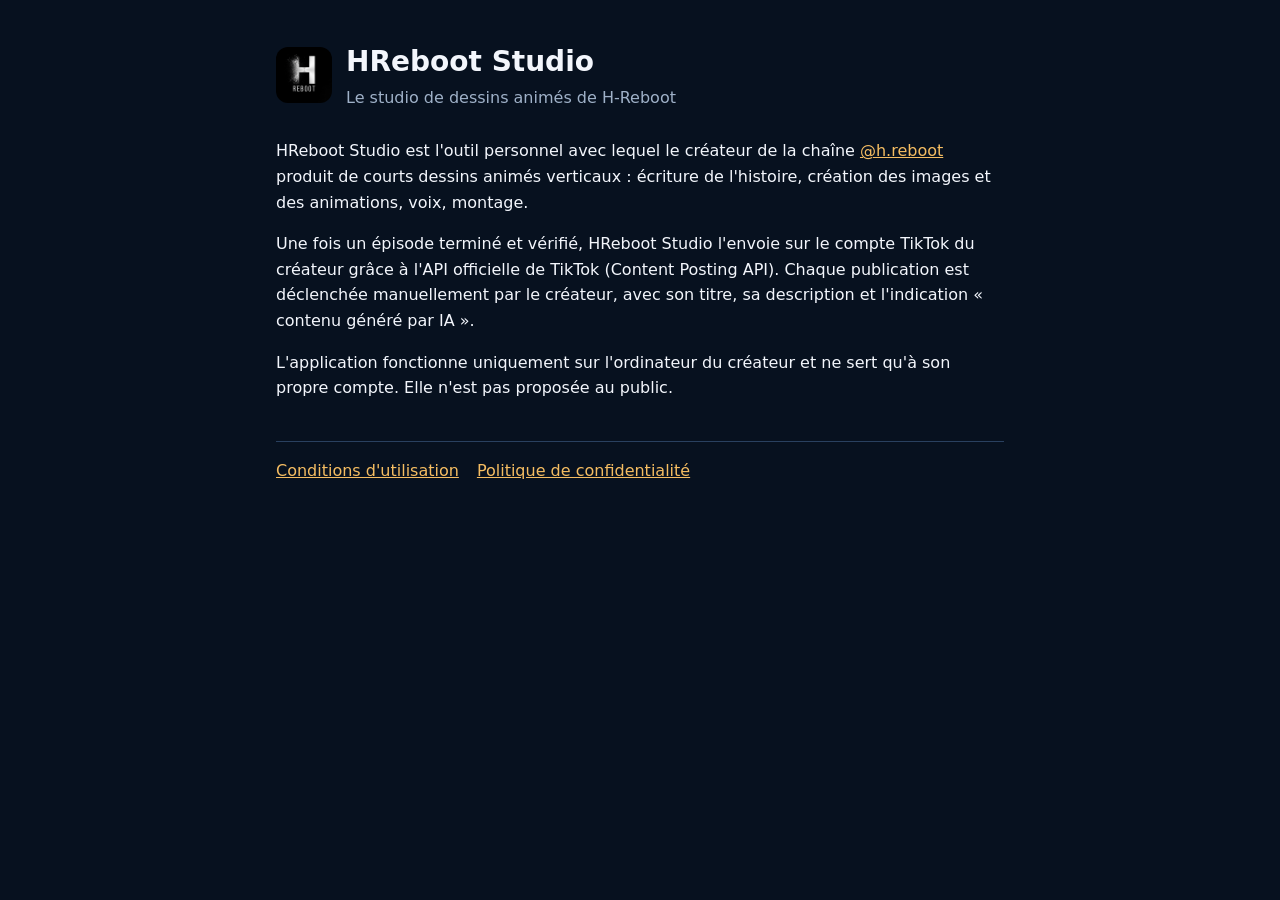
==== index.html @ 6d93dbf4 "Site HReboot Studio : accueil, conditions, confidentialité Co-Authored-By: Claude Opus 5.5 <noreply@" ====
<!doctype html><html lang="fr"><head><meta charset="utf-8"><meta name="viewport" content="width=device-width,initial-scale=1">
<title>HReboot Studio</title><link rel="stylesheet" href="style.css"></head><body><main>
<header><img src="logo.png" alt="Logo H-Reboot"><div><h1>HReboot Studio</h1><div class="muted">Le studio de dessins animés de H-Reboot</div></div></header>
<p>HReboot Studio est l'outil personnel avec lequel le créateur de la chaîne <a href="https://www.tiktok.com/@h.reboot">@h.reboot</a> produit de courts dessins animés verticaux : écriture de l'histoire, création des images et des animations, voix, montage.</p>
<p>Une fois un épisode terminé et vérifié, HReboot Studio l'envoie sur le compte TikTok du créateur grâce à l'API officielle de TikTok (Content Posting API). Chaque publication est déclenchée manuellement par le créateur, avec son titre, sa description et l'indication « contenu généré par IA ».</p>
<p>L'application fonctionne uniquement sur l'ordinateur du créateur et ne sert qu'à son propre compte. Elle n'est pas proposée au public.</p>
<nav><a href="terms.html">Conditions d'utilisation</a><a href="privacy.html">Politique de confidentialité</a></nav>
</main></body></html>
---- style.css ----
:root{--bg:#07111f;--text:#f3f6fc;--muted:#9fb1c8;--gold:#f5bd62;--line:#29405f}
*{box-sizing:border-box}body{margin:0;background:var(--bg);color:var(--text);font:16px/1.6 system-ui,-apple-system,sans-serif}
main{max-width:760px;margin:0 auto;padding:40px 16px 80px}a{color:var(--gold)}
header{display:flex;align-items:center;gap:14px;margin-bottom:28px}header img{width:56px;height:56px;border-radius:12px}
h1{font-size:28px;margin:0}h2{font-size:19px;margin-top:30px}.muted{color:var(--muted)}
nav{margin-top:40px;padding-top:16px;border-top:1px solid var(--line);display:flex;gap:18px;flex-wrap:wrap}
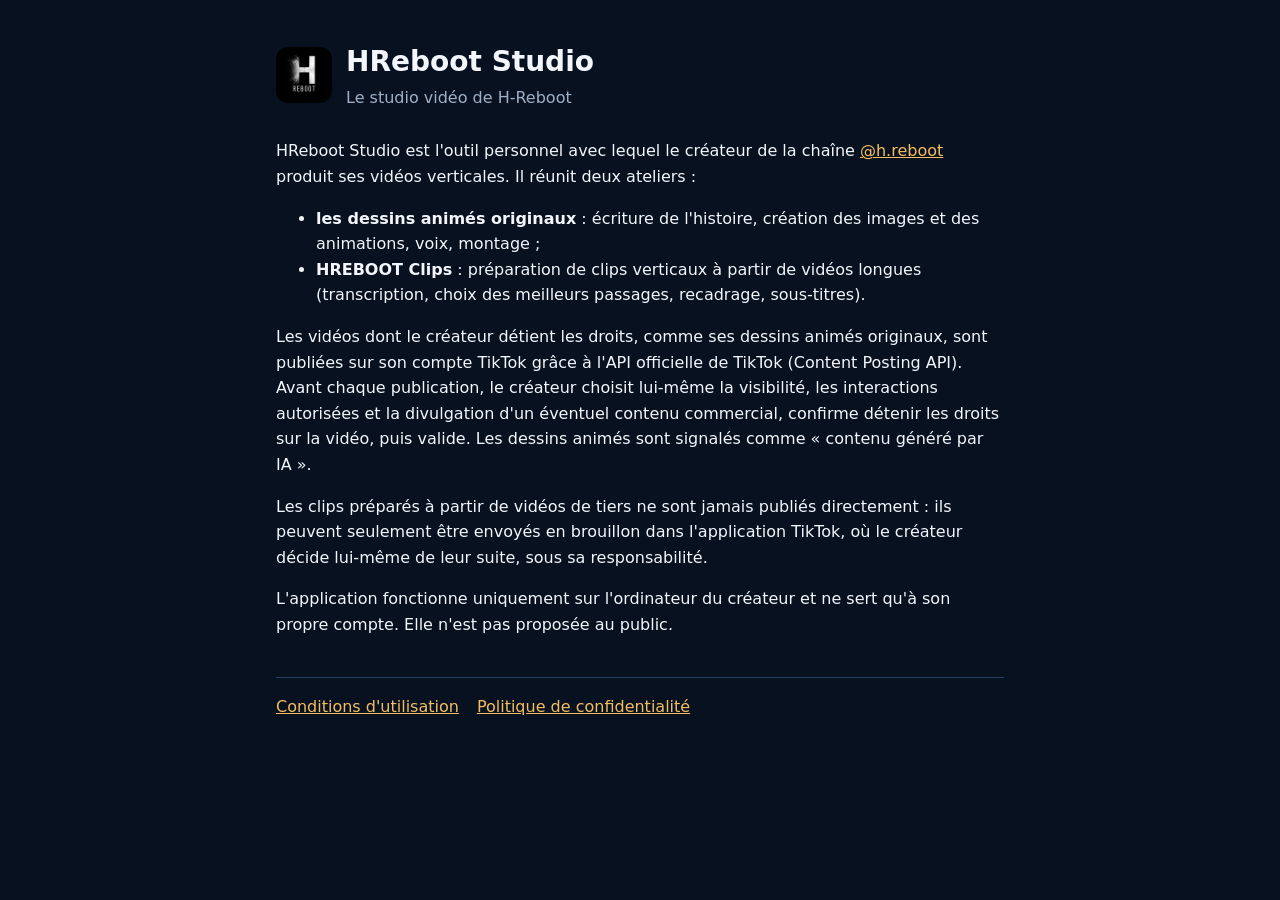
==== commit cb9a29ad: "Site : décrire les deux ateliers et réserver la publication directe aux vidéos dont le créateur déti" ====
--- a/index.html
+++ b/index.html
@@ -1,8 +1,11 @@
 <!doctype html><html lang="fr"><head><meta charset="utf-8"><meta name="viewport" content="width=device-width,initial-scale=1">
 <title>HReboot Studio</title><link rel="stylesheet" href="style.css"></head><body><main>
-<header><img src="logo.png" alt="Logo H-Reboot"><div><h1>HReboot Studio</h1><div class="muted">Le studio de dessins animés de H-Reboot</div></div></header>
-<p>HReboot Studio est l'outil personnel avec lequel le créateur de la chaîne <a href="https://www.tiktok.com/@h.reboot">@h.reboot</a> produit de courts dessins animés verticaux : écriture de l'histoire, création des images et des animations, voix, montage.</p>
-<p>Une fois un épisode terminé et vérifié, HReboot Studio l'envoie sur le compte TikTok du créateur grâce à l'API officielle de TikTok (Content Posting API). Chaque publication est déclenchée manuellement par le créateur, avec son titre, sa description et l'indication « contenu généré par IA ».</p>
+<header><img src="logo.png" alt="Logo H-Reboot"><div><h1>HReboot Studio</h1><div class="muted">Le studio vidéo de H-Reboot</div></div></header>
+<p>HReboot Studio est l'outil personnel avec lequel le créateur de la chaîne <a href="https://www.tiktok.com/@h.reboot">@h.reboot</a> produit ses vidéos verticales. Il réunit deux ateliers :</p>
+<ul><li><b>les dessins animés originaux</b> : écriture de l'histoire, création des images et des animations, voix, montage ;</li>
+<li><b>HREBOOT Clips</b> : préparation de clips verticaux à partir de vidéos longues (transcription, choix des meilleurs passages, recadrage, sous-titres).</li></ul>
+<p>Les vidéos dont le créateur détient les droits, comme ses dessins animés originaux, sont publiées sur son compte TikTok grâce à l'API officielle de TikTok (Content Posting API). Avant chaque publication, le créateur choisit lui-même la visibilité, les interactions autorisées et la divulgation d'un éventuel contenu commercial, confirme détenir les droits sur la vidéo, puis valide. Les dessins animés sont signalés comme « contenu généré par IA ».</p>
+<p>Les clips préparés à partir de vidéos de tiers ne sont jamais publiés directement : ils peuvent seulement être envoyés en brouillon dans l'application TikTok, où le créateur décide lui-même de leur suite, sous sa responsabilité.</p>
 <p>L'application fonctionne uniquement sur l'ordinateur du créateur et ne sert qu'à son propre compte. Elle n'est pas proposée au public.</p>
 <nav><a href="terms.html">Conditions d'utilisation</a><a href="privacy.html">Politique de confidentialité</a></nav>
 </main></body></html>
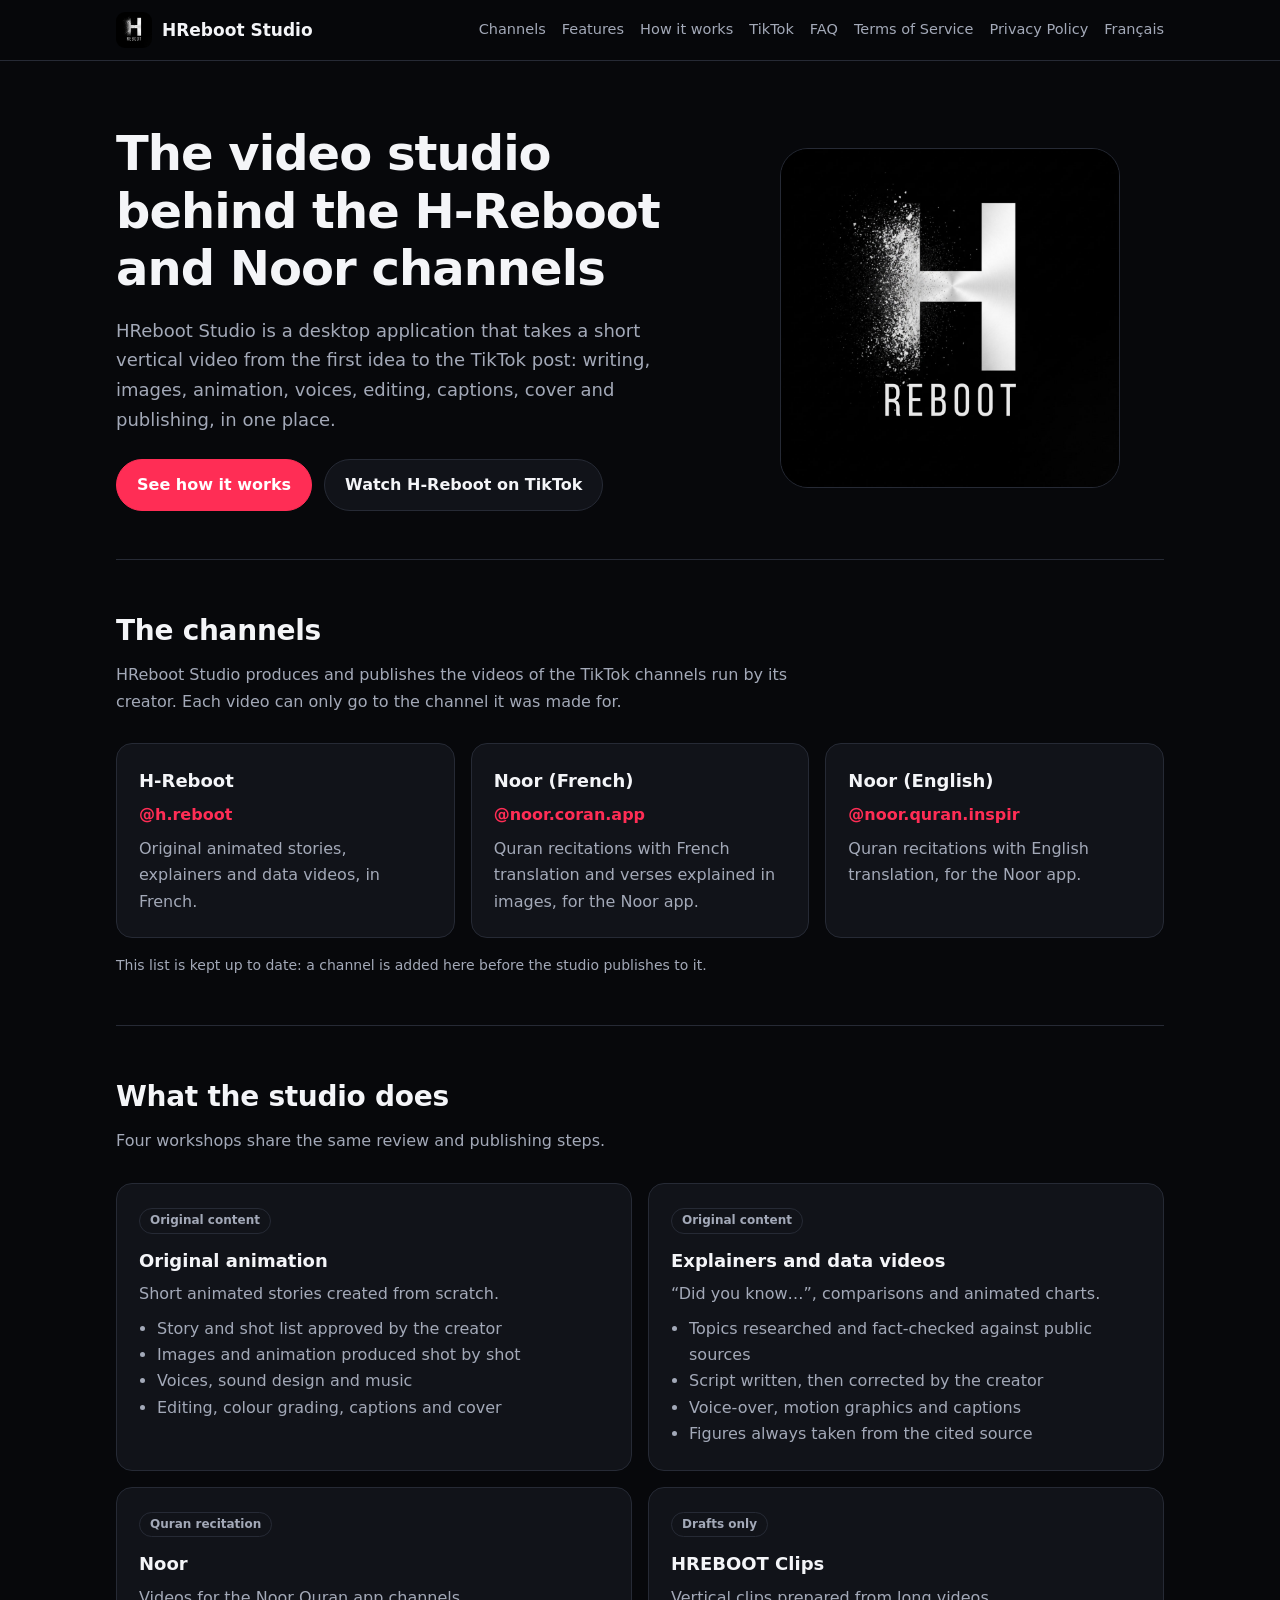
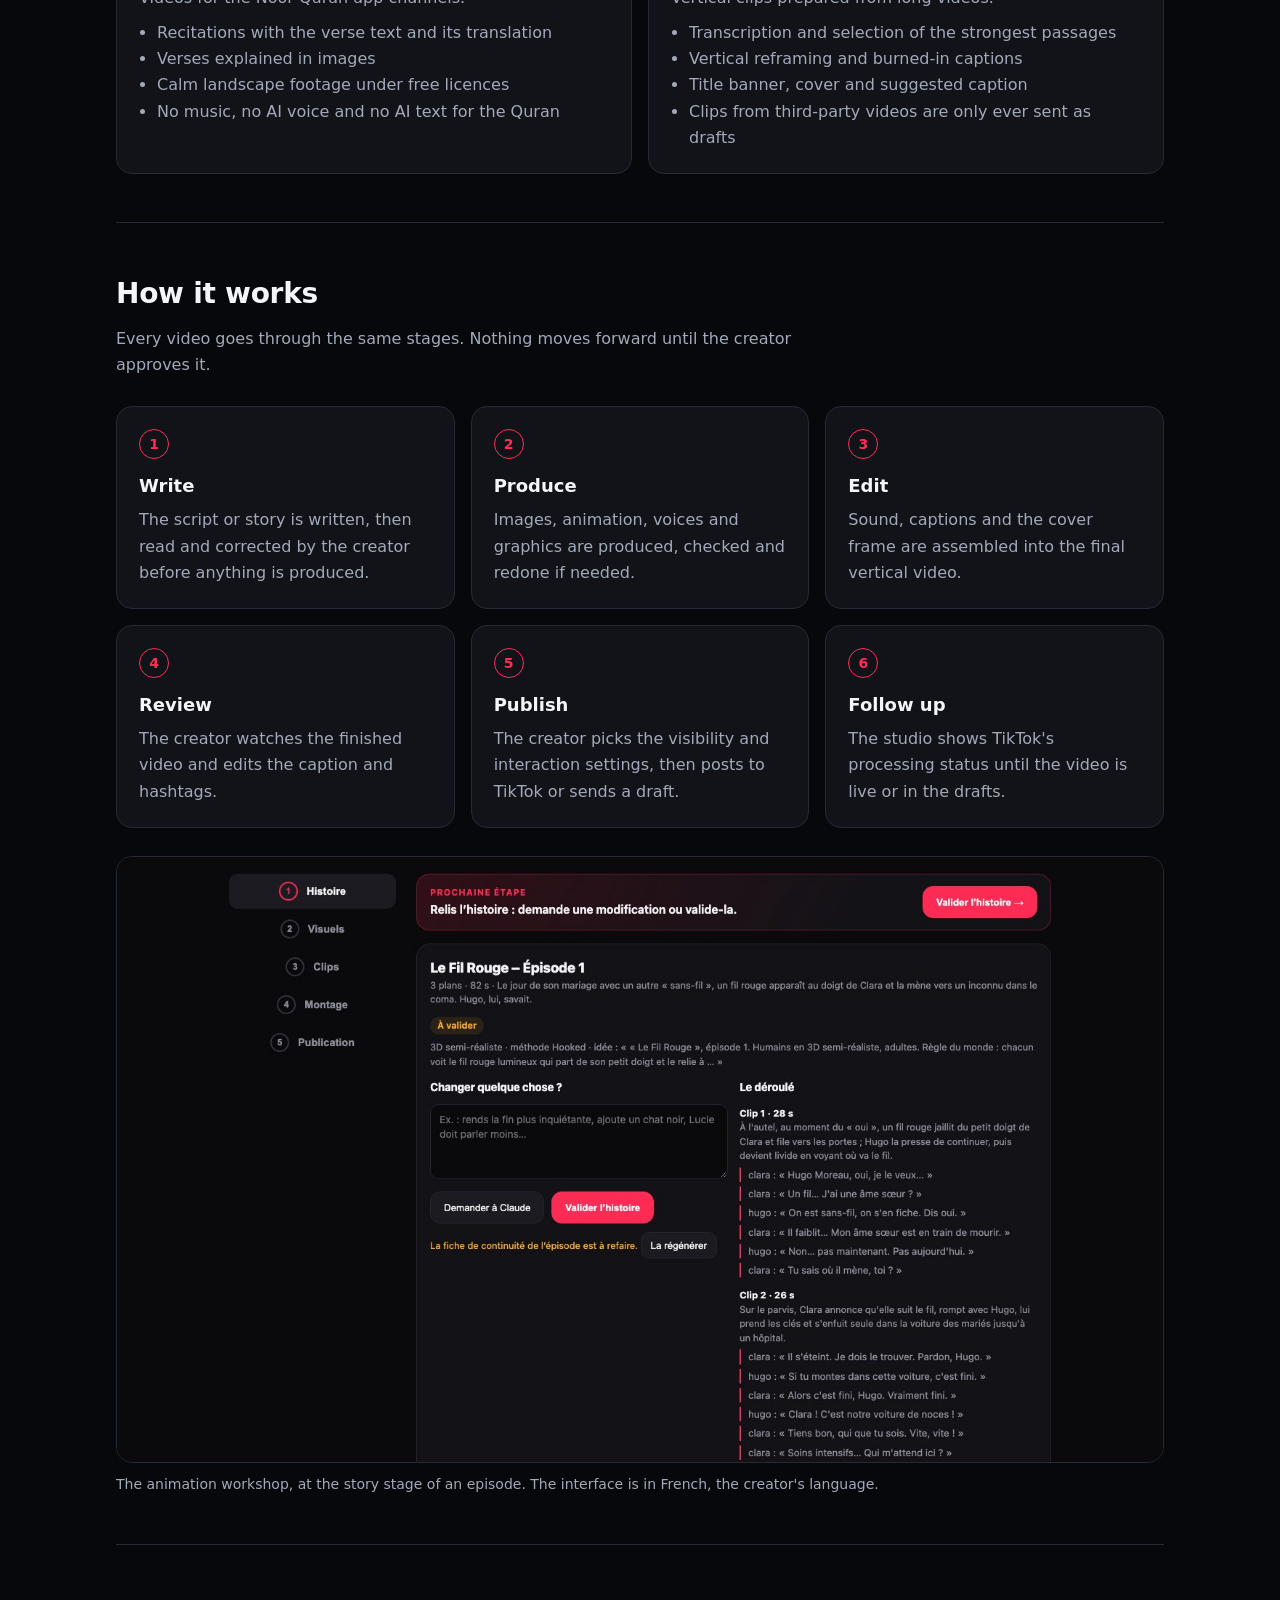
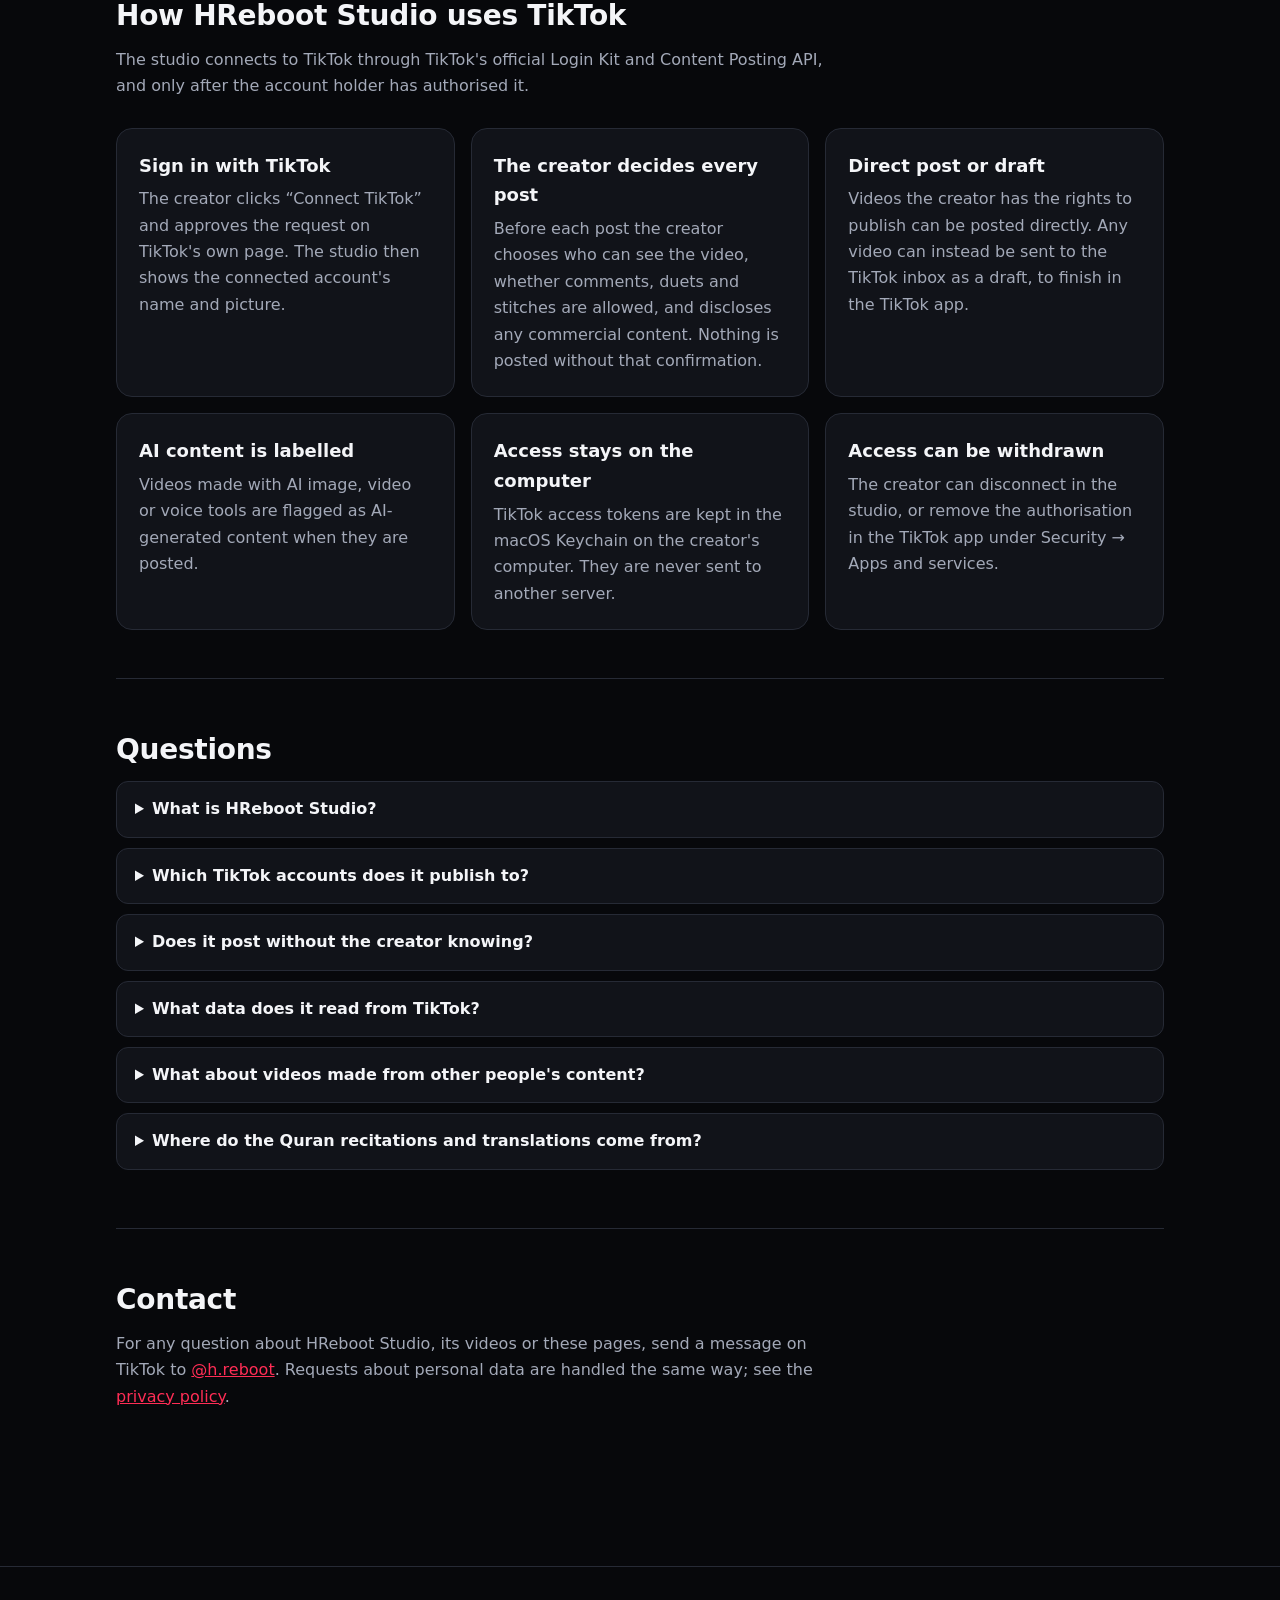
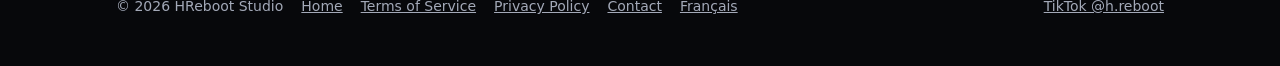
==== commit 28c848bb: "Site complet : accueil anglais et français, chaînes H-Reboot et Noor, icône d'onglet, pages légales " ====
--- a/index.html
+++ b/index.html
@@ -1,11 +1,120 @@
-<!doctype html><html lang="fr"><head><meta charset="utf-8"><meta name="viewport" content="width=device-width,initial-scale=1">
-<title>HReboot Studio</title><link rel="stylesheet" href="style.css"></head><body><main>
-<header><img src="logo.png" alt="Logo H-Reboot"><div><h1>HReboot Studio</h1><div class="muted">Le studio vidéo de H-Reboot</div></div></header>
-<p>HReboot Studio est l'outil personnel avec lequel le créateur de la chaîne <a href="https://www.tiktok.com/@h.reboot">@h.reboot</a> produit ses vidéos verticales. Il réunit deux ateliers :</p>
-<ul><li><b>les dessins animés originaux</b> : écriture de l'histoire, création des images et des animations, voix, montage ;</li>
-<li><b>HREBOOT Clips</b> : préparation de clips verticaux à partir de vidéos longues (transcription, choix des meilleurs passages, recadrage, sous-titres).</li></ul>
-<p>Les vidéos dont le créateur détient les droits, comme ses dessins animés originaux, sont publiées sur son compte TikTok grâce à l'API officielle de TikTok (Content Posting API). Avant chaque publication, le créateur choisit lui-même la visibilité, les interactions autorisées et la divulgation d'un éventuel contenu commercial, confirme détenir les droits sur la vidéo, puis valide. Les dessins animés sont signalés comme « contenu généré par IA ».</p>
-<p>Les clips préparés à partir de vidéos de tiers ne sont jamais publiés directement : ils peuvent seulement être envoyés en brouillon dans l'application TikTok, où le créateur décide lui-même de leur suite, sous sa responsabilité.</p>
-<p>L'application fonctionne uniquement sur l'ordinateur du créateur et ne sert qu'à son propre compte. Elle n'est pas proposée au public.</p>
-<nav><a href="terms.html">Conditions d'utilisation</a><a href="privacy.html">Politique de confidentialité</a></nav>
-</main></body></html>
+<!doctype html>
+<html lang="en">
+<head>
+<meta charset="utf-8">
+<meta name="viewport" content="width=device-width,initial-scale=1">
+<title>HReboot Studio – the video studio behind the H-Reboot and Noor channels</title>
+<meta name="description" content="HReboot Studio is the desktop video studio behind the TikTok channels H-Reboot and Noor: write, animate, edit and publish original vertical videos to TikTok.">
+<link rel="icon" href="favicon.ico" sizes="any">
+<link rel="icon" type="image/png" sizes="32x32" href="favicon-32.png">
+<link rel="icon" type="image/png" sizes="192x192" href="icon-192.png">
+<link rel="apple-touch-icon" href="apple-touch-icon.png">
+<meta property="og:site_name" content="HReboot Studio">
+<meta property="og:title" content="HReboot Studio – the video studio behind the H-Reboot and Noor channels">
+<meta property="og:description" content="HReboot Studio is the desktop video studio behind the TikTok channels H-Reboot and Noor: write, animate, edit and publish original vertical videos to TikTok.">
+<meta property="og:image" content="https://bachacha.github.io/hreboot-studio-site/logo.png">
+<meta name="theme-color" content="#07080b">
+<link rel="stylesheet" href="style.css">
+</head>
+<body>
+<div class="top"><div class="in">
+  <a class="brand" href="index.html"><img src="logo.png" alt="HReboot Studio icon" width="36" height="36">HReboot Studio</a>
+  <nav aria-label="Site">
+    <a href="#channels">Channels</a><a href="#features">Features</a><a href="#how">How it works</a><a href="#tiktok">TikTok</a><a href="#faq">FAQ</a>
+    <a href="terms.html">Terms of Service</a>
+    <a href="privacy.html">Privacy Policy</a>
+    <a href="fr.html" lang="fr">Français</a>
+  </nav>
+</div></div>
+
+<main class="home">
+  <div class="hero">
+    <div>
+      <h1>The video studio behind the H-Reboot and Noor channels</h1>
+      <p>HReboot Studio is a desktop application that takes a short vertical video from the first idea to the TikTok post: writing, images, animation, voices, editing, captions, cover and publishing, in one place.</p>
+      <div class="btns">
+        <a class="btn main" href="#how">See how it works</a>
+        <a class="btn" href="https://www.tiktok.com/@h.reboot">Watch H-Reboot on TikTok</a>
+      </div>
+    </div>
+    <img class="logo" src="logo.png" alt="HReboot Studio icon" width="340" height="340">
+  </div>
+
+  <section id="channels">
+    <h2>The channels</h2>
+    <p class="lead">HReboot Studio produces and publishes the videos of the TikTok channels run by its creator. Each video can only go to the channel it was made for.</p>
+    <div class="grid">
+      <a class="card chan" href="https://www.tiktok.com/@h.reboot"><h3>H-Reboot</h3><span class="handle">@h.reboot</span><p>Original animated stories, explainers and data videos, in French.</p></a>
+      <a class="card chan" href="https://www.tiktok.com/@noor.coran.app"><h3>Noor (French)</h3><span class="handle">@noor.coran.app</span><p>Quran recitations with French translation and verses explained in images, for the Noor app.</p></a>
+      <a class="card chan" href="https://www.tiktok.com/@noor.quran.inspir"><h3>Noor (English)</h3><span class="handle">@noor.quran.inspir</span><p>Quran recitations with English translation, for the Noor app.</p></a>
+    </div>
+    <p class="note">This list is kept up to date: a channel is added here before the studio publishes to it.</p>
+  </section>
+
+  <section id="features">
+    <h2>What the studio does</h2>
+    <p class="lead">Four workshops share the same review and publishing steps.</p>
+    <div class="grid two">
+      <div class="card"><span class="tag">Original content</span><h3>Original animation</h3><p>Short animated stories created from scratch.</p><ul><li>Story and shot list approved by the creator</li><li>Images and animation produced shot by shot</li><li>Voices, sound design and music</li><li>Editing, colour grading, captions and cover</li></ul></div>
+<div class="card"><span class="tag">Original content</span><h3>Explainers and data videos</h3><p>“Did you know…”, comparisons and animated charts.</p><ul><li>Topics researched and fact-checked against public sources</li><li>Script written, then corrected by the creator</li><li>Voice-over, motion graphics and captions</li><li>Figures always taken from the cited source</li></ul></div>
+<div class="card"><span class="tag">Quran recitation</span><h3>Noor</h3><p>Videos for the Noor Quran app channels.</p><ul><li>Recitations with the verse text and its translation</li><li>Verses explained in images</li><li>Calm landscape footage under free licences</li><li>No music, no AI voice and no AI text for the Quran</li></ul></div>
+<div class="card"><span class="tag">Drafts only</span><h3>HREBOOT Clips</h3><p>Vertical clips prepared from long videos.</p><ul><li>Transcription and selection of the strongest passages</li><li>Vertical reframing and burned-in captions</li><li>Title banner, cover and suggested caption</li><li>Clips from third-party videos are only ever sent as drafts</li></ul></div>
+    </div>
+  </section>
+
+  <section id="how">
+    <h2>How it works</h2>
+    <p class="lead">Every video goes through the same stages. Nothing moves forward until the creator approves it.</p>
+    <div class="grid">
+      <div class="card"><span class="num">1</span><h3>Write</h3><p>The script or story is written, then read and corrected by the creator before anything is produced.</p></div>
+      <div class="card"><span class="num">2</span><h3>Produce</h3><p>Images, animation, voices and graphics are produced, checked and redone if needed.</p></div>
+      <div class="card"><span class="num">3</span><h3>Edit</h3><p>Sound, captions and the cover frame are assembled into the final vertical video.</p></div>
+      <div class="card"><span class="num">4</span><h3>Review</h3><p>The creator watches the finished video and edits the caption and hashtags.</p></div>
+      <div class="card"><span class="num">5</span><h3>Publish</h3><p>The creator picks the visibility and interaction settings, then posts to TikTok or sends a draft.</p></div>
+      <div class="card"><span class="num">6</span><h3>Follow up</h3><p>The studio shows TikTok's processing status until the video is live or in the drafts.</p></div>
+    </div>
+    <figure>
+      <img class="shot" src="studio.jpg" alt="HReboot Studio screen at the story stage of an animated episode, with the stages listed on the left" width="1440" height="832" loading="lazy">
+      <figcaption>The animation workshop, at the story stage of an episode. The interface is in French, the creator's language.</figcaption>
+    </figure>
+  </section>
+
+  <section id="tiktok">
+    <h2>How HReboot Studio uses TikTok</h2>
+    <p class="lead">The studio connects to TikTok through TikTok's official Login Kit and Content Posting API, and only after the account holder has authorised it.</p>
+    <div class="grid">
+      <div class="card"><h3>Sign in with TikTok</h3><p>The creator clicks “Connect TikTok” and approves the request on TikTok's own page. The studio then shows the connected account's name and picture.</p></div>
+      <div class="card"><h3>The creator decides every post</h3><p>Before each post the creator chooses who can see the video, whether comments, duets and stitches are allowed, and discloses any commercial content. Nothing is posted without that confirmation.</p></div>
+      <div class="card"><h3>Direct post or draft</h3><p>Videos the creator has the rights to publish can be posted directly. Any video can instead be sent to the TikTok inbox as a draft, to finish in the TikTok app.</p></div>
+      <div class="card"><h3>AI content is labelled</h3><p>Videos made with AI image, video or voice tools are flagged as AI-generated content when they are posted.</p></div>
+      <div class="card"><h3>Access stays on the computer</h3><p>TikTok access tokens are kept in the macOS Keychain on the creator's computer. They are never sent to another server.</p></div>
+      <div class="card"><h3>Access can be withdrawn</h3><p>The creator can disconnect in the studio, or remove the authorisation in the TikTok app under Security → Apps and services.</p></div>
+    </div>
+  </section>
+
+  <section id="faq">
+    <h2>Questions</h2>
+    <details><summary>What is HReboot Studio?</summary><p>It is the production and publishing studio of the H-Reboot and Noor TikTok channels: a desktop application operated by the creator of these channels.</p></details>
+    <details><summary>Which TikTok accounts does it publish to?</summary><p>Only the channels listed on this page, each connected by its owner through TikTok's official sign-in. A video made for one channel cannot be sent to another.</p></details>
+    <details><summary>Does it post without the creator knowing?</summary><p>No. Every post starts with an explicit click, after the creator has reviewed the video, the caption, the visibility and the interaction settings.</p></details>
+    <details><summary>What data does it read from TikTok?</summary><p>The basic profile of the connected account (identifier, display name, picture) and the posting options TikTok allows for it. It reads no viewer data. Details are in the <a href="privacy.html">privacy policy</a>.</p></details>
+    <details><summary>What about videos made from other people's content?</summary><p>They are never posted directly. They can only be sent as drafts to the TikTok app, where the creator decides what to do with them, under the creator's responsibility and TikTok's rules.</p></details>
+    <details><summary>Where do the Quran recitations and translations come from?</summary><p>From published recitations and translations made available by Quran.com. The Arabic text is never modified or generated, and each source is credited.</p></details>
+  </section>
+
+  <section id="contact">
+    <h2>Contact</h2>
+    <p class="lead">For any question about HReboot Studio, its videos or these pages, send a message on TikTok to <a href="https://www.tiktok.com/@h.reboot">@h.reboot</a>. Requests about personal data are handled the same way; see the <a href="privacy.html">privacy policy</a>.</p>
+  </section>
+</main>
+<footer><div class="in">
+  <span>© 2026 HReboot Studio</span>
+  <a href="index.html">Home</a>
+  <a href="terms.html">Terms of Service</a>
+  <a href="privacy.html">Privacy Policy</a>
+  <a href="index.html#contact">Contact</a>
+  <a href="fr.html" lang="fr">Français</a>
+  <a class="sp" href="https://www.tiktok.com/@h.reboot">TikTok @h.reboot</a>
+</div></footer>
+</body>
+</html>
--- a/style.css
+++ b/style.css
@@ -1,6 +1,59 @@
-:root{--bg:#07111f;--text:#f3f6fc;--muted:#9fb1c8;--gold:#f5bd62;--line:#29405f}
-*{box-sizing:border-box}body{margin:0;background:var(--bg);color:var(--text);font:16px/1.6 system-ui,-apple-system,sans-serif}
-main{max-width:760px;margin:0 auto;padding:40px 16px 80px}a{color:var(--gold)}
-header{display:flex;align-items:center;gap:14px;margin-bottom:28px}header img{width:56px;height:56px;border-radius:12px}
-h1{font-size:28px;margin:0}h2{font-size:19px;margin-top:30px}.muted{color:var(--muted)}
-nav{margin-top:40px;padding-top:16px;border-top:1px solid var(--line);display:flex;gap:18px;flex-wrap:wrap}
+:root{--bg:#07080b;--panel:#111319;--text:#f4f5f8;--muted:#a3a9b8;--accent:#ff2d55;--line:#262a35}
+*{box-sizing:border-box}
+html{scroll-behavior:smooth;scroll-padding-top:90px}
+body{margin:0;background:var(--bg);color:var(--text);font:16px/1.65 system-ui,-apple-system,"Segoe UI",Roboto,sans-serif}
+a{color:var(--accent)}
+img{max-width:100%;height:auto}
+h1,h2,h3,p,li{overflow-wrap:anywhere}
+:focus-visible{outline:2px solid var(--accent);outline-offset:3px}
+
+.top{position:sticky;top:0;z-index:5;background:rgba(7,8,11,.92);backdrop-filter:blur(10px);border-bottom:1px solid var(--line)}
+.top .in{max-width:1080px;margin:0 auto;padding:12px 16px;display:flex;align-items:center;gap:8px 16px;flex-wrap:wrap}
+.brand{display:flex;align-items:center;gap:10px;color:var(--text);text-decoration:none;font-weight:700;font-size:17px}
+.brand img{width:36px;height:36px;border-radius:9px;display:block}
+.top nav{margin-left:auto;display:flex;gap:6px 16px;flex-wrap:wrap;font-size:14.5px}
+.top nav a{color:var(--muted);text-decoration:none}
+.top nav a:hover{color:var(--text)}
+
+main{max-width:760px;margin:0 auto;padding:40px 16px 80px}
+header{display:flex;align-items:center;gap:14px;margin-bottom:28px}
+header img{width:56px;height:56px;border-radius:12px}
+h1{font-size:28px;margin:0;line-height:1.2}
+h2{font-size:19px;margin-top:30px}
+.muted{color:var(--muted)}
+
+main.home{max-width:1080px;padding-top:0}
+.hero{display:grid;grid-template-columns:1.15fr .85fr;gap:40px;align-items:center;padding:64px 0 48px}
+.hero>div{min-width:0}
+.hero h1{font-size:clamp(30px,4.6vw,48px);letter-spacing:-.02em}
+.hero p{font-size:18px;color:var(--muted);max-width:34em}
+.hero .logo{width:100%;max-width:340px;border-radius:28px;justify-self:center;border:1px solid var(--line)}
+.btns{display:flex;gap:12px;flex-wrap:wrap;margin-top:24px}
+.btn{display:inline-block;padding:12px 20px;border-radius:999px;font-weight:600;text-decoration:none;border:1px solid var(--line);color:var(--text);background:var(--panel)}
+.btn.main{background:var(--accent);border-color:var(--accent);color:#fff}
+section{padding:48px 0;border-top:1px solid var(--line)}
+section>h2{font-size:28px;margin:0 0 8px;letter-spacing:-.01em}
+section>.lead{color:var(--muted);max-width:46em;margin:0 0 28px}
+.note{color:var(--muted);font-size:14px;margin:16px 0 0}
+.grid{display:grid;grid-template-columns:repeat(3,1fr);gap:16px}
+.grid.two{grid-template-columns:repeat(2,1fr)}
+.card{background:var(--panel);border:1px solid var(--line);border-radius:16px;padding:22px;min-width:0}
+.card h3{margin:0 0 6px;font-size:18px}
+.card p,.card li{color:var(--muted);margin:0}
+.card ul{margin:8px 0 0;padding-left:18px}
+.tag{display:inline-block;font-size:12px;font-weight:600;color:var(--muted);border:1px solid var(--line);border-radius:999px;padding:2px 10px;margin-bottom:12px}
+.chan{display:block;text-decoration:none;color:var(--text)}
+.chan:hover{border-color:var(--accent)}
+.chan .handle{display:block;color:var(--accent);font-weight:600;margin-bottom:8px}
+.num{display:inline-flex;align-items:center;justify-content:center;width:30px;height:30px;border-radius:50%;border:1px solid var(--accent);color:var(--accent);font-weight:700;font-size:14px;margin-bottom:12px}
+figure{margin:28px 0 0}
+.shot{border:1px solid var(--line);border-radius:16px;display:block;width:100%}
+figcaption{color:var(--muted);font-size:14px;margin-top:10px}
+details{background:var(--panel);border:1px solid var(--line);border-radius:12px;padding:14px 18px;margin-bottom:10px}
+summary{cursor:pointer;font-weight:600}
+details p{color:var(--muted);margin:10px 0 0}
+footer{border-top:1px solid var(--line);color:var(--muted);font-size:14px}
+footer .in{max-width:1080px;margin:0 auto;padding:28px 16px 48px;display:flex;gap:10px 18px;flex-wrap:wrap;align-items:center}
+footer a{color:var(--muted)}
+footer .sp{margin-left:auto}
+@media(max-width:820px){.hero{grid-template-columns:1fr;padding-top:36px;gap:24px}.hero .logo{max-width:180px;order:-1;justify-self:start}.grid,.grid.two{grid-template-columns:1fr}.top nav{margin-left:0;width:100%}footer .sp{margin-left:0}}
